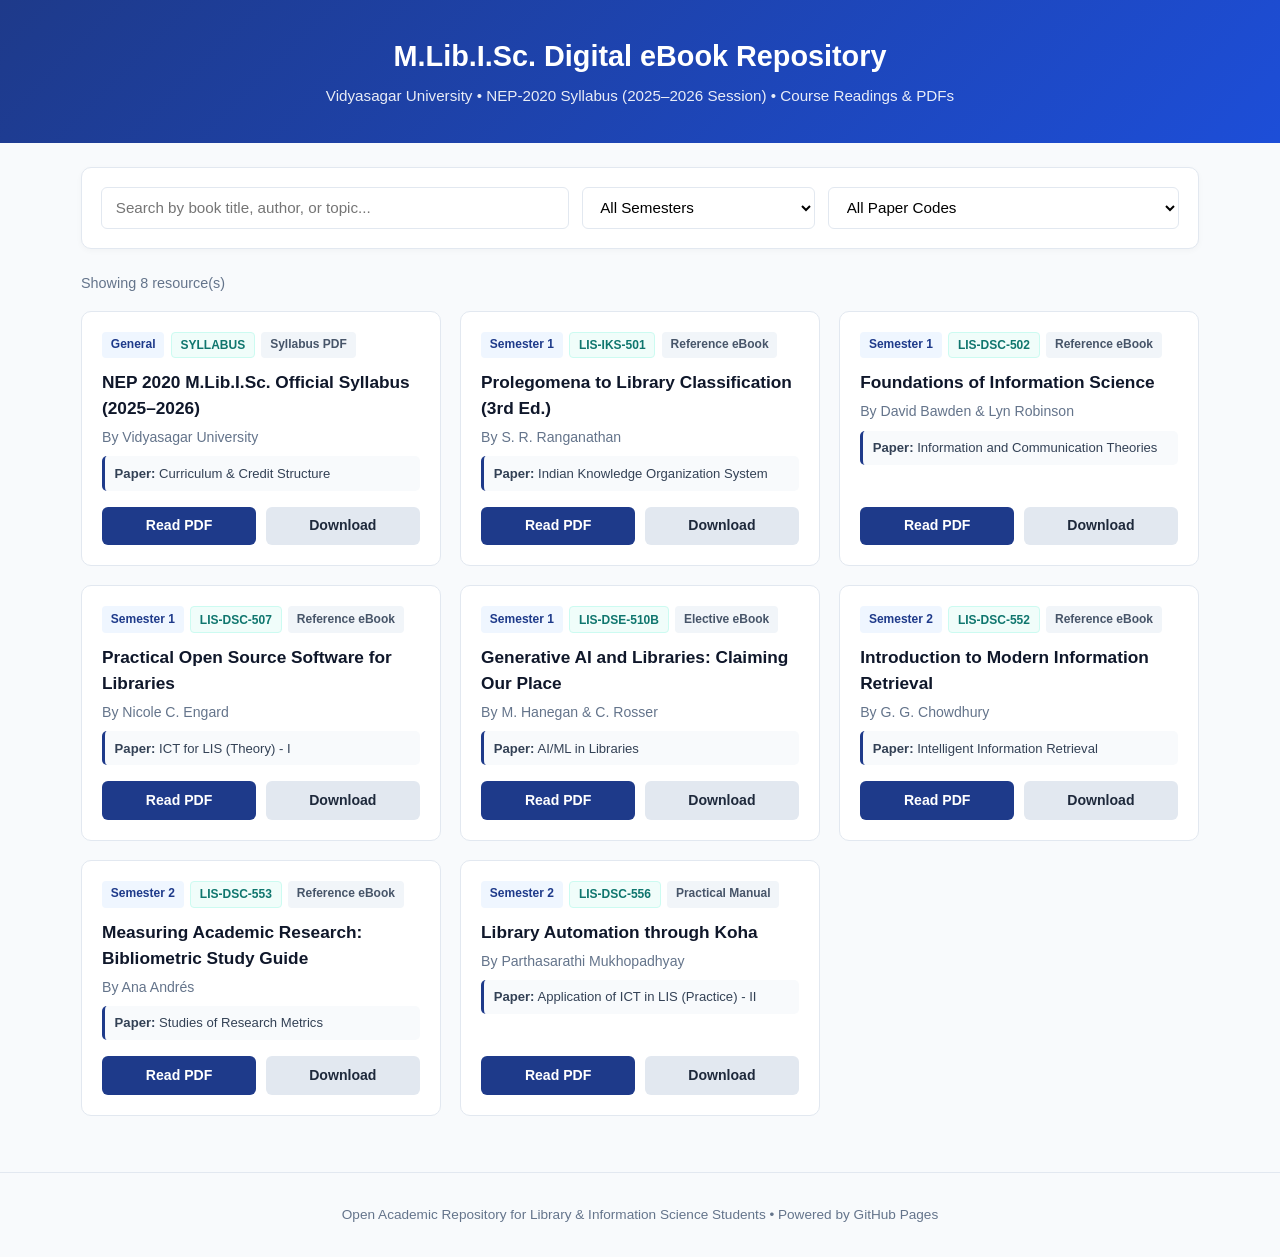
==== index.html @ 64b8e7d6 "Rename index1.html to index.html" ====
<!DOCTYPE html>
<html lang="en">
<head>
  <meta charset="UTF-8" />
  <meta name="viewport" content="width=device-width, initial-scale=1.0" />
  <title>M.Lib.I.Sc. Digital eBook Repository | Vidyasagar University (NEP 2020)</title>
  <style>
    :root {
      --primary: #1e3a8a;
      --primary-light: #eff6ff;
      --accent: #0f766e;
      --bg: #f8fafc;
      --card: #ffffff;
      --text: #1e293b;
      --muted: #64748b;
      --border: #e2e8f0;
    }
    * { box-sizing: border-box; margin: 0; padding: 0; }
    body {
      font-family: -apple-system, BlinkMacSystemFont, "Segoe UI", Roboto, sans-serif;
      background: var(--bg);
      color: var(--text);
      line-height: 1.5;
    }
    header {
      background: linear-gradient(135deg, #1e3a8a, #1d4ed8);
      color: white;
      padding: 2.2rem 1rem;
      text-align: center;
    }
    header h1 { font-size: 1.8rem; margin-bottom: 0.4rem; }
    header p { opacity: 0.9; font-size: 0.95rem; }

    .container { max-width: 1150px; margin: 0 auto; padding: 1.5rem 1rem; }

    /* Filters */
    .controls {
      background: var(--card);
      padding: 1.2rem;
      border-radius: 10px;
      border: 1px solid var(--border);
      display: grid;
      grid-template-columns: 2fr 1fr 1.5fr;
      gap: 0.8rem;
      margin-bottom: 1.5rem;
      box-shadow: 0 2px 6px rgba(0,0,0,0.03);
    }
    @media (max-width: 768px) {
      .controls { grid-template-columns: 1fr; }
    }
    input, select {
      width: 100%;
      padding: 0.65rem 0.85rem;
      border: 1px solid var(--border);
      border-radius: 6px;
      font-size: 0.95rem;
      background: white;
    }
    input:focus, select:focus { outline: 2px solid var(--primary); border-color: transparent; }

    .stats {
      margin-bottom: 1rem;
      font-size: 0.9rem;
      color: var(--muted);
      font-weight: 500;
    }

    /* Book Grid */
    .grid {
      display: grid;
      grid-template-columns: repeat(auto-fill, minmax(300px, 1fr));
      gap: 1.2rem;
    }
    .card {
      background: var(--card);
      border: 1px solid var(--border);
      border-radius: 10px;
      padding: 1.25rem;
      display: flex;
      flex-direction: column;
      justify-content: space-between;
      transition: transform 0.15s ease, box-shadow 0.15s ease;
    }
    .card:hover {
      transform: translateY(-2px);
      box-shadow: 0 8px 20px rgba(0,0,0,0.06);
    }
    .badges { display: flex; gap: 0.4rem; flex-wrap: wrap; margin-bottom: 0.75rem; }
    .badge {
      font-size: 0.75rem;
      font-weight: 600;
      padding: 0.2rem 0.55rem;
      border-radius: 4px;
    }
    .badge-sem { background: var(--primary-light); color: var(--primary); }
    .badge-code { background: #f0fdfa; color: var(--accent); border: 1px solid #ccfbf1; }
    .badge-type { background: #f1f5f9; color: #475569; }

    .card h3 { font-size: 1.08rem; margin-bottom: 0.35rem; color: #0f172a; }
    .author { font-size: 0.88rem; color: var(--muted); margin-bottom: 0.5rem; }
    .paper-name {
      font-size: 0.82rem;
      color: #334155;
      background: #f8fafc;
      padding: 0.45rem 0.6rem;
      border-radius: 5px;
      margin-bottom: 1rem;
      border-left: 3px solid var(--primary);
    }

    .actions { display: flex; gap: 0.6rem; margin-top: auto; }
    .btn {
      flex: 1;
      text-align: center;
      text-decoration: none;
      padding: 0.55rem 0.75rem;
      border-radius: 6px;
      font-size: 0.88rem;
      font-weight: 600;
      transition: opacity 0.15s;
    }
    .btn:hover { opacity: 0.9; }
    .btn-read { background: var(--primary); color: white; }
    .btn-download { background: #e2e8f0; color: #1e293b; }

    footer {
      text-align: center;
      padding: 2rem 1rem;
      color: var(--muted);
      font-size: 0.85rem;
      margin-top: 2rem;
      border-top: 1px solid var(--border);
    }
  </style>
</head>
<body>

<header>
  <h1>M.Lib.I.Sc. Digital eBook Repository</h1>
  <p>Vidyasagar University • NEP-2020 Syllabus (2025–2026 Session) • Course Readings & PDFs</p>
</header>

<div class="container">
  <div class="controls">
    <input type="text" id="searchInput" placeholder="Search by book title, author, or topic..." />

    <select id="semFilter">
      <option value="ALL">All Semesters</option>
      <option value="General">General / Syllabus</option>
      <option value="Semester 1">First Semester (501–511)</option>
      <option value="Semester 2">Second Semester (551–560)</option>
    </select>

    <select id="paperFilter">
      <option value="ALL">All Paper Codes</option>
      <option value="SYLLABUS">SYLLABUS - Curriculum Document</option>
      <optgroup label="First Semester">
        <option value="LIS-IKS-501">LIS-IKS-501: Indian Knowledge Organization System</option>
        <option value="LIS-DSC-502">LIS-DSC-502: Information & Communication Theories</option>
        <option value="LIS-DSC-503">LIS-DSC-503: Knowledge Organization (Theory)</option>
        <option value="LIS-DSC-504">LIS-DSC-504: Information Sources, Products & Services</option>
        <option value="LIS-DSC-505">LIS-DSC-505: Information Representation & Retrieval</option>
        <option value="LIS-DSC-506">LIS-DSC-506: Management of Information Systems</option>
        <option value="LIS-DSC-507">LIS-DSC-507: ICT for LIS (Theory) - I</option>
        <option value="LIS-DSC-508">LIS-DSC-508: Application of ICT in LIS (Practice) - I</option>
        <option value="LIS-DSC-509">LIS-DSC-509: Research Methodology</option>
        <option value="LIS-DSE-510A">LIS-DSE-510A: Library Service Platform</option>
        <option value="LIS-DSE-510B">LIS-DSE-510B: AI/ML in Libraries</option>
        <option value="LIS-DSE-511A">LIS-DSE-511A: Health Information System</option>
        <option value="LIS-DSE-511B">LIS-DSE-511B: Legal Information System</option>
      </optgroup>
      <optgroup label="Second Semester">
        <option value="LIS-DSC-551">LIS-DSC-551: Information Policy & Knowledge Economy</option>
        <option value="LIS-DSC-552">LIS-DSC-552: Intelligent Information Retrieval</option>
        <option value="LIS-DSC-553">LIS-DSC-553: Studies of Research Metrics</option>
        <option value="LIS-DSC-554">LIS-DSC-554: Quantitative Techniques in Research</option>
        <option value="LIS-DSC-555">LIS-DSC-555: ICT for LIS (Theory) - II</option>
        <option value="LIS-DSC-556">LIS-DSC-556: Application of ICT in LIS (Practice) - II</option>
        <option value="LIS-SEC-557A">LIS-SEC-557A: Digital Resource Management</option>
        <option value="LIS-SEC-557B">LIS-SEC-557B: Virtual Learning Management System</option>
        <option value="LIS-SEC-558A">LIS-SEC-558A: Data Carpentry</option>
        <option value="LIS-SEC-558B">LIS-SEC-558B: Designing Community Information System</option>
        <option value="LIS-OJT-559">LIS-OJT-559: Internship Project</option>
        <option value="LIS-GRP-560">LIS-GRP-560: Guided Research Project</option>
      </optgroup>
    </select>
  </div>

  <div class="stats" id="statsText">Loading repository...</div>
  <div class="grid" id="bookGrid"></div>
</div>

<footer>
  Open Academic Repository for Library & Information Science Students • Powered by GitHub Pages
</footer>

<script>
  let allBooks = [];

  async function loadBooks() {
    try {
      const response = await fetch('books.json');
      allBooks = await response.json();
      renderBooks(allBooks);
    } catch (error) {
      document.getElementById('statsText').textContent =
        'Error loading books.json. Make sure books.json is in the same folder and served via GitHub Pages or a local server.';
    }
  }

  function renderBooks(books) {
    const grid = document.getElementById('bookGrid');
    const stats = document.getElementById('statsText');
    stats.textContent = `Showing ${books.length} resource(s)`;

    if (books.length === 0) {
      grid.innerHTML = '<p>No matching eBooks or study materials found.</p>';
      return;
    }

    grid.innerHTML = books.map(book => `
      <div class="card">
        <div>
          <div class="badges">
            <span class="badge badge-sem">${book.semester}</span>
            <span class="badge badge-code">${book.paperCode}</span>
            <span class="badge badge-type">${book.type}</span>
          </div>
          <h3>${book.title}</h3>
          <div class="author">By ${book.author}</div>
          <div class="paper-name"><strong>Paper:</strong> ${book.paperTitle}</div>
        </div>
        <div class="actions">
          <a href="${book.fileUrl}" target="_blank" rel="noopener" class="btn btn-read">Read PDF</a>
          <a href="${book.fileUrl}" download class="btn btn-download">Download</a>
        </div>
      </div>
    `).join('');
  }

  function filterBooks() {
    const query = document.getElementById('searchInput').value.toLowerCase();
    const sem = document.getElementById('semFilter').value;
    const paper = document.getElementById('paperFilter').value;

    const filtered = allBooks.filter(book => {
      const matchesSearch =
        book.title.toLowerCase().includes(query) ||
        book.author.toLowerCase().includes(query) ||
        book.paperCode.toLowerCase().includes(query) ||
        book.paperTitle.toLowerCase().includes(query);

      const matchesSem = sem === 'ALL' || book.semester === sem;
      const matchesPaper = paper === 'ALL' || book.paperCode === paper;

      return matchesSearch && matchesSem && matchesPaper;
    });

    renderBooks(filtered);
  }

  document.getElementById('searchInput').addEventListener('input', filterBooks);
  document.getElementById('semFilter').addEventListener('change', filterBooks);
  document.getElementById('paperFilter').addEventListener('change', filterBooks);

  loadBooks();
</script>

</body>
</html>
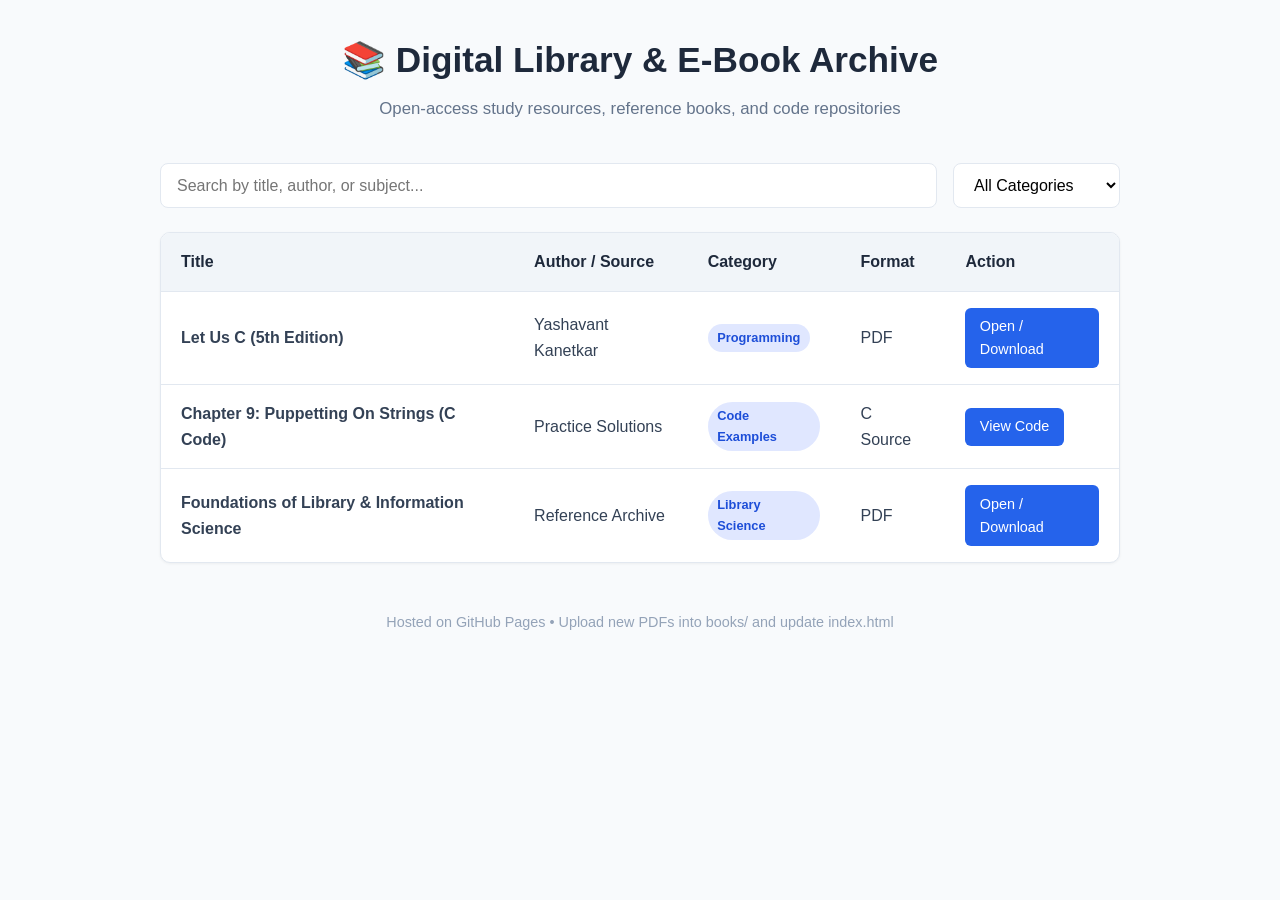
==== commit 13c055d0: "Add files via upload" ====
--- a/index.html
+++ b/index.html
@@ -1,270 +1,116 @@
 <!DOCTYPE html>
 <html lang="en">
 <head>
-  <meta charset="UTF-8" />
-  <meta name="viewport" content="width=device-width, initial-scale=1.0" />
-  <title>M.Lib.I.Sc. Digital eBook Repository | Vidyasagar University (NEP 2020)</title>
-  <style>
-    :root {
-      --primary: #1e3a8a;
-      --primary-light: #eff6ff;
-      --accent: #0f766e;
-      --bg: #f8fafc;
-      --card: #ffffff;
-      --text: #1e293b;
-      --muted: #64748b;
-      --border: #e2e8f0;
-    }
-    * { box-sizing: border-box; margin: 0; padding: 0; }
-    body {
-      font-family: -apple-system, BlinkMacSystemFont, "Segoe UI", Roboto, sans-serif;
-      background: var(--bg);
-      color: var(--text);
-      line-height: 1.5;
-    }
-    header {
-      background: linear-gradient(135deg, #1e3a8a, #1d4ed8);
-      color: white;
-      padding: 2.2rem 1rem;
-      text-align: center;
-    }
-    header h1 { font-size: 1.8rem; margin-bottom: 0.4rem; }
-    header p { opacity: 0.9; font-size: 0.95rem; }
-
-    .container { max-width: 1150px; margin: 0 auto; padding: 1.5rem 1rem; }
-
-    /* Filters */
-    .controls {
-      background: var(--card);
-      padding: 1.2rem;
-      border-radius: 10px;
-      border: 1px solid var(--border);
-      display: grid;
-      grid-template-columns: 2fr 1fr 1.5fr;
-      gap: 0.8rem;
-      margin-bottom: 1.5rem;
-      box-shadow: 0 2px 6px rgba(0,0,0,0.03);
-    }
-    @media (max-width: 768px) {
-      .controls { grid-template-columns: 1fr; }
-    }
-    input, select {
-      width: 100%;
-      padding: 0.65rem 0.85rem;
-      border: 1px solid var(--border);
-      border-radius: 6px;
-      font-size: 0.95rem;
-      background: white;
-    }
-    input:focus, select:focus { outline: 2px solid var(--primary); border-color: transparent; }
-
-    .stats {
-      margin-bottom: 1rem;
-      font-size: 0.9rem;
-      color: var(--muted);
-      font-weight: 500;
-    }
-
-    /* Book Grid */
-    .grid {
-      display: grid;
-      grid-template-columns: repeat(auto-fill, minmax(300px, 1fr));
-      gap: 1.2rem;
-    }
-    .card {
-      background: var(--card);
-      border: 1px solid var(--border);
-      border-radius: 10px;
-      padding: 1.25rem;
-      display: flex;
-      flex-direction: column;
-      justify-content: space-between;
-      transition: transform 0.15s ease, box-shadow 0.15s ease;
-    }
-    .card:hover {
-      transform: translateY(-2px);
-      box-shadow: 0 8px 20px rgba(0,0,0,0.06);
-    }
-    .badges { display: flex; gap: 0.4rem; flex-wrap: wrap; margin-bottom: 0.75rem; }
-    .badge {
-      font-size: 0.75rem;
-      font-weight: 600;
-      padding: 0.2rem 0.55rem;
-      border-radius: 4px;
-    }
-    .badge-sem { background: var(--primary-light); color: var(--primary); }
-    .badge-code { background: #f0fdfa; color: var(--accent); border: 1px solid #ccfbf1; }
-    .badge-type { background: #f1f5f9; color: #475569; }
-
-    .card h3 { font-size: 1.08rem; margin-bottom: 0.35rem; color: #0f172a; }
-    .author { font-size: 0.88rem; color: var(--muted); margin-bottom: 0.5rem; }
-    .paper-name {
-      font-size: 0.82rem;
-      color: #334155;
-      background: #f8fafc;
-      padding: 0.45rem 0.6rem;
-      border-radius: 5px;
-      margin-bottom: 1rem;
-      border-left: 3px solid var(--primary);
-    }
-
-    .actions { display: flex; gap: 0.6rem; margin-top: auto; }
-    .btn {
-      flex: 1;
-      text-align: center;
-      text-decoration: none;
-      padding: 0.55rem 0.75rem;
-      border-radius: 6px;
-      font-size: 0.88rem;
-      font-weight: 600;
-      transition: opacity 0.15s;
-    }
-    .btn:hover { opacity: 0.9; }
-    .btn-read { background: var(--primary); color: white; }
-    .btn-download { background: #e2e8f0; color: #1e293b; }
-
-    footer {
-      text-align: center;
-      padding: 2rem 1rem;
-      color: var(--muted);
-      font-size: 0.85rem;
-      margin-top: 2rem;
-      border-top: 1px solid var(--border);
-    }
-  </style>
+    <meta charset="UTF-8">
+    <meta name="viewport" content="width=device-width, initial-scale=1.0">
+    <title>Digital Library & E-Book Archive</title>
+    <style>
+        :root {
+            --primary: #1e293b;
+            --accent: #2563eb;
+            --bg: #f8fafc;
+            --card: #ffffff;
+            --border: #e2e8f0;
+            --text: #334155;
+        }
+        * { box-sizing: border-box; margin: 0; padding: 0; font-family: -apple-system, BlinkMacSystemFont, "Segoe UI", Roboto, sans-serif; }
+        body { background-color: var(--bg); color: var(--text); line-height: 1.6; padding: 2rem 1rem; }
+        .container { max-width: 960px; margin: 0 auto; }
+        header { text-align: center; margin-bottom: 2.5rem; }
+        header h1 { color: var(--primary); font-size: 2.2rem; margin-bottom: 0.5rem; }
+        header p { color: #64748b; font-size: 1.05rem; }
+        .controls { display: flex; gap: 1rem; margin-bottom: 1.5rem; flex-wrap: wrap; }
+        input[type="text"], select {
+            padding: 0.75rem 1rem; border: 1px solid var(--border); border-radius: 8px;
+            font-size: 1rem; background: var(--card); outline: none;
+        }
+        input[type="text"] { flex: 1; min-width: 240px; }
+        input[type="text"]:focus, select:focus { border-color: var(--accent); }
+        .table-wrap { background: var(--card); border-radius: 10px; border: 1px solid var(--border); overflow-x: auto; box-shadow: 0 1px 3px rgba(0,0,0,0.05); }
+        table { width: 100%; border-collapse: collapse; text-align: left; }
+        th, td { padding: 1rem 1.25rem; border-bottom: 1px solid var(--border); }
+        th { background-color: #f1f5f9; color: var(--primary); font-weight: 600; }
+        tr:last-child td { border-bottom: none; }
+        tr:hover { background-color: #f8fafc; }
+        .badge { display: inline-block; padding: 0.25rem 0.6rem; font-size: 0.8rem; font-weight: 600; border-radius: 999px; background: #e0e7ff; color: #1d4ed8; }
+        .btn { display: inline-block; padding: 0.45rem 0.9rem; background: var(--accent); color: #fff; text-decoration: none; border-radius: 6px; font-size: 0.9rem; font-weight: 500; transition: background 0.2s; }
+        .btn:hover { background: #1d4ed8; }
+        footer { text-align: center; margin-top: 3rem; color: #94a3b8; font-size: 0.9rem; }
+    </style>
 </head>
 <body>
+    <div class="container">
+        <header>
+            <h1>📚 Digital Library & E-Book Archive</h1>
+            <p>Open-access study resources, reference books, and code repositories</p>
+        </header>
 
-<header>
-  <h1>M.Lib.I.Sc. Digital eBook Repository</h1>
-  <p>Vidyasagar University • NEP-2020 Syllabus (2025–2026 Session) • Course Readings & PDFs</p>
-</header>
+        <div class="controls">
+            <input type="text" id="searchInput" placeholder="Search by title, author, or subject..." onkeyup="filterBooks()">
+            <select id="categoryFilter" onchange="filterBooks()">
+                <option value="all">All Categories</option>
+                <option value="Programming">Programming</option>
+                <option value="Library Science">Library Science</option>
+                <option value="Code Examples">Code Examples</option>
+            </select>
+        </div>
 
-<div class="container">
-  <div class="controls">
-    <input type="text" id="searchInput" placeholder="Search by book title, author, or topic..." />
+        <div class="table-wrap">
+            <table id="bookTable">
+                <thead>
+                    <tr>
+                        <th>Title</th>
+                        <th>Author / Source</th>
+                        <th>Category</th>
+                        <th>Format</th>
+                        <th>Action</th>
+                    </tr>
+                </thead>
+                <tbody>
+                    <tr data-category="Programming">
+                        <td><strong>Let Us C (5th Edition)</strong></td>
+                        <td>Yashavant Kanetkar</td>
+                        <td><span class="badge">Programming</span></td>
+                        <td>PDF</td>
+                        <td><a class="btn" href="books/programming/let-us-c.pdf" target="_blank">Open / Download</a></td>
+                    </tr>
+                    <tr data-category="Code Examples">
+                        <td><strong>Chapter 9: Puppetting On Strings (C Code)</strong></td>
+                        <td>Practice Solutions</td>
+                        <td><span class="badge">Code Examples</span></td>
+                        <td>C Source</td>
+                        <td><a class="btn" href="code-examples/chapter-09-strings/03_custom_string_functions.c" target="_blank">View Code</a></td>
+                    </tr>
+                    <tr data-category="Library Science">
+                        <td><strong>Foundations of Library & Information Science</strong></td>
+                        <td>Reference Archive</td>
+                        <td><span class="badge">Library Science</span></td>
+                        <td>PDF</td>
+                        <td><a class="btn" href="books/library-science/sample-book.pdf" target="_blank">Open / Download</a></td>
+                    </tr>
+                </tbody>
+            </table>
+        </div>
 
-    <select id="semFilter">
-      <option value="ALL">All Semesters</option>
-      <option value="General">General / Syllabus</option>
-      <option value="Semester 1">First Semester (501–511)</option>
-      <option value="Semester 2">Second Semester (551–560)</option>
-    </select>
+        <footer>
+            <p>Hosted on GitHub Pages • Upload new PDFs into <code>books/</code> and update <code>index.html</code></p>
+        </footer>
+    </div>
 
-    <select id="paperFilter">
-      <option value="ALL">All Paper Codes</option>
-      <option value="SYLLABUS">SYLLABUS - Curriculum Document</option>
-      <optgroup label="First Semester">
-        <option value="LIS-IKS-501">LIS-IKS-501: Indian Knowledge Organization System</option>
-        <option value="LIS-DSC-502">LIS-DSC-502: Information & Communication Theories</option>
-        <option value="LIS-DSC-503">LIS-DSC-503: Knowledge Organization (Theory)</option>
-        <option value="LIS-DSC-504">LIS-DSC-504: Information Sources, Products & Services</option>
-        <option value="LIS-DSC-505">LIS-DSC-505: Information Representation & Retrieval</option>
-        <option value="LIS-DSC-506">LIS-DSC-506: Management of Information Systems</option>
-        <option value="LIS-DSC-507">LIS-DSC-507: ICT for LIS (Theory) - I</option>
-        <option value="LIS-DSC-508">LIS-DSC-508: Application of ICT in LIS (Practice) - I</option>
-        <option value="LIS-DSC-509">LIS-DSC-509: Research Methodology</option>
-        <option value="LIS-DSE-510A">LIS-DSE-510A: Library Service Platform</option>
-        <option value="LIS-DSE-510B">LIS-DSE-510B: AI/ML in Libraries</option>
-        <option value="LIS-DSE-511A">LIS-DSE-511A: Health Information System</option>
-        <option value="LIS-DSE-511B">LIS-DSE-511B: Legal Information System</option>
-      </optgroup>
-      <optgroup label="Second Semester">
-        <option value="LIS-DSC-551">LIS-DSC-551: Information Policy & Knowledge Economy</option>
-        <option value="LIS-DSC-552">LIS-DSC-552: Intelligent Information Retrieval</option>
-        <option value="LIS-DSC-553">LIS-DSC-553: Studies of Research Metrics</option>
-        <option value="LIS-DSC-554">LIS-DSC-554: Quantitative Techniques in Research</option>
-        <option value="LIS-DSC-555">LIS-DSC-555: ICT for LIS (Theory) - II</option>
-        <option value="LIS-DSC-556">LIS-DSC-556: Application of ICT in LIS (Practice) - II</option>
-        <option value="LIS-SEC-557A">LIS-SEC-557A: Digital Resource Management</option>
-        <option value="LIS-SEC-557B">LIS-SEC-557B: Virtual Learning Management System</option>
-        <option value="LIS-SEC-558A">LIS-SEC-558A: Data Carpentry</option>
-        <option value="LIS-SEC-558B">LIS-SEC-558B: Designing Community Information System</option>
-        <option value="LIS-OJT-559">LIS-OJT-559: Internship Project</option>
-        <option value="LIS-GRP-560">LIS-GRP-560: Guided Research Project</option>
-      </optgroup>
-    </select>
-  </div>
+    <script>
+        function filterBooks() {
+            const query = document.getElementById("searchInput").value.toLowerCase();
+            const category = document.getElementById("categoryFilter").value;
+            const rows = document.querySelectorAll("#bookTable tbody tr");
 
-  <div class="stats" id="statsText">Loading repository...</div>
-  <div class="grid" id="bookGrid"></div>
-</div>
-
-<footer>
-  Open Academic Repository for Library & Information Science Students • Powered by GitHub Pages
-</footer>
-
-<script>
-  let allBooks = [];
-
-  async function loadBooks() {
-    try {
-      const response = await fetch('books.json');
-      allBooks = await response.json();
-      renderBooks(allBooks);
-    } catch (error) {
-      document.getElementById('statsText').textContent =
-        'Error loading books.json. Make sure books.json is in the same folder and served via GitHub Pages or a local server.';
-    }
-  }
-
-  function renderBooks(books) {
-    const grid = document.getElementById('bookGrid');
-    const stats = document.getElementById('statsText');
-    stats.textContent = `Showing ${books.length} resource(s)`;
-
-    if (books.length === 0) {
-      grid.innerHTML = '<p>No matching eBooks or study materials found.</p>';
-      return;
-    }
-
-    grid.innerHTML = books.map(book => `
-      <div class="card">
-        <div>
-          <div class="badges">
-            <span class="badge badge-sem">${book.semester}</span>
-            <span class="badge badge-code">${book.paperCode}</span>
-            <span class="badge badge-type">${book.type}</span>
-          </div>
-          <h3>${book.title}</h3>
-          <div class="author">By ${book.author}</div>
-          <div class="paper-name"><strong>Paper:</strong> ${book.paperTitle}</div>
-        </div>
-        <div class="actions">
-          <a href="${book.fileUrl}" target="_blank" rel="noopener" class="btn btn-read">Read PDF</a>
-          <a href="${book.fileUrl}" download class="btn btn-download">Download</a>
-        </div>
-      </div>
-    `).join('');
-  }
-
-  function filterBooks() {
-    const query = document.getElementById('searchInput').value.toLowerCase();
-    const sem = document.getElementById('semFilter').value;
-    const paper = document.getElementById('paperFilter').value;
-
-    const filtered = allBooks.filter(book => {
-      const matchesSearch =
-        book.title.toLowerCase().includes(query) ||
-        book.author.toLowerCase().includes(query) ||
-        book.paperCode.toLowerCase().includes(query) ||
-        book.paperTitle.toLowerCase().includes(query);
-
-      const matchesSem = sem === 'ALL' || book.semester === sem;
-      const matchesPaper = paper === 'ALL' || book.paperCode === paper;
-
-      return matchesSearch && matchesSem && matchesPaper;
-    });
-
-    renderBooks(filtered);
-  }
-
-  document.getElementById('searchInput').addEventListener('input', filterBooks);
-  document.getElementById('semFilter').addEventListener('change', filterBooks);
-  document.getElementById('paperFilter').addEventListener('change', filterBooks);
-
-  loadBooks();
-</script>
-
+            rows.forEach(row => {
+                const text = row.innerText.toLowerCase();
+                const rowCat = row.getAttribute("data-category");
+                const matchesText = text.includes(query);
+                const matchesCat = (category === "all" || rowCat === category);
+                row.style.display = (matchesText && matchesCat) ? "" : "none";
+            });
+        }
+    </script>
 </body>
 </html>
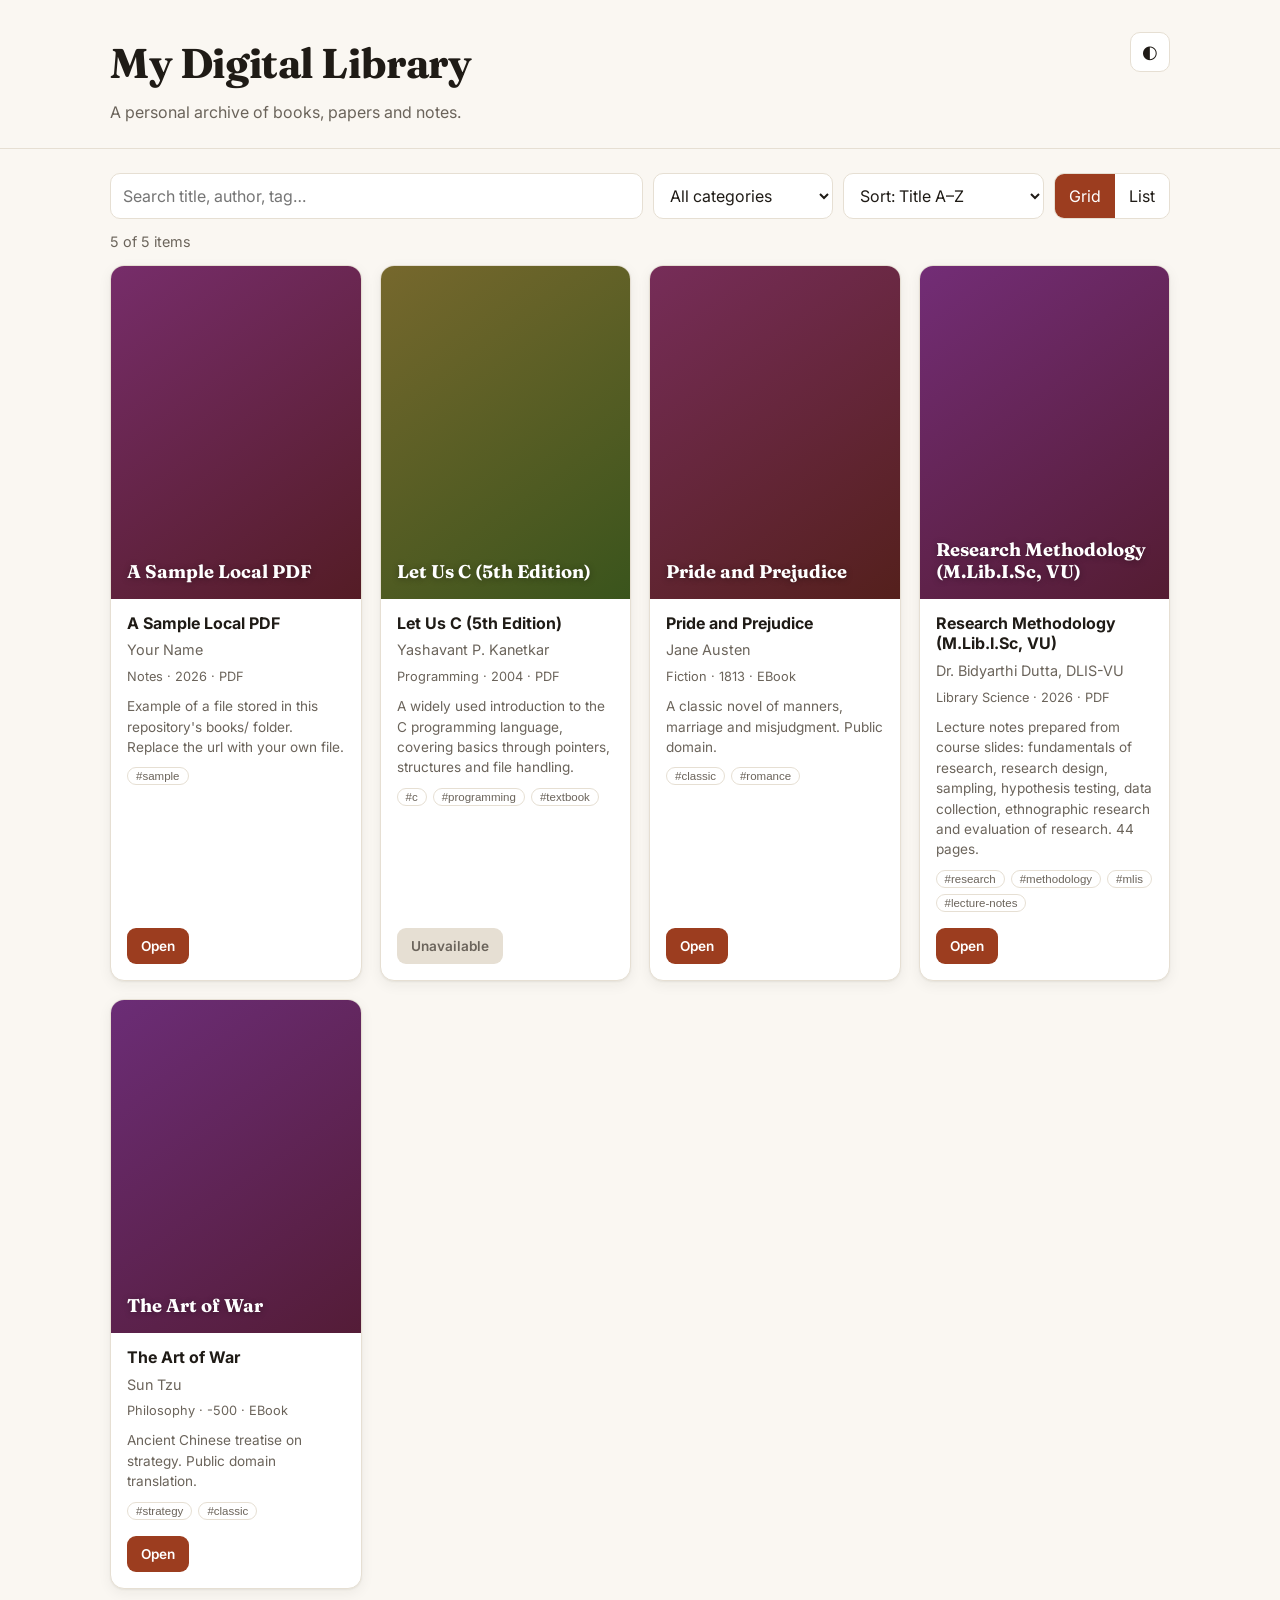
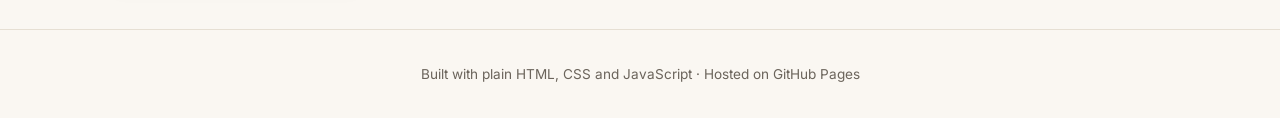
==== commit c6a3f4af: "Add files via upload" ====
--- a/index.html
+++ b/index.html
@@ -1,116 +1,54 @@
 <!DOCTYPE html>
 <html lang="en">
 <head>
-    <meta charset="UTF-8">
-    <meta name="viewport" content="width=device-width, initial-scale=1.0">
-    <title>Digital Library & E-Book Archive</title>
-    <style>
-        :root {
-            --primary: #1e293b;
-            --accent: #2563eb;
-            --bg: #f8fafc;
-            --card: #ffffff;
-            --border: #e2e8f0;
-            --text: #334155;
-        }
-        * { box-sizing: border-box; margin: 0; padding: 0; font-family: -apple-system, BlinkMacSystemFont, "Segoe UI", Roboto, sans-serif; }
-        body { background-color: var(--bg); color: var(--text); line-height: 1.6; padding: 2rem 1rem; }
-        .container { max-width: 960px; margin: 0 auto; }
-        header { text-align: center; margin-bottom: 2.5rem; }
-        header h1 { color: var(--primary); font-size: 2.2rem; margin-bottom: 0.5rem; }
-        header p { color: #64748b; font-size: 1.05rem; }
-        .controls { display: flex; gap: 1rem; margin-bottom: 1.5rem; flex-wrap: wrap; }
-        input[type="text"], select {
-            padding: 0.75rem 1rem; border: 1px solid var(--border); border-radius: 8px;
-            font-size: 1rem; background: var(--card); outline: none;
-        }
-        input[type="text"] { flex: 1; min-width: 240px; }
-        input[type="text"]:focus, select:focus { border-color: var(--accent); }
-        .table-wrap { background: var(--card); border-radius: 10px; border: 1px solid var(--border); overflow-x: auto; box-shadow: 0 1px 3px rgba(0,0,0,0.05); }
-        table { width: 100%; border-collapse: collapse; text-align: left; }
-        th, td { padding: 1rem 1.25rem; border-bottom: 1px solid var(--border); }
-        th { background-color: #f1f5f9; color: var(--primary); font-weight: 600; }
-        tr:last-child td { border-bottom: none; }
-        tr:hover { background-color: #f8fafc; }
-        .badge { display: inline-block; padding: 0.25rem 0.6rem; font-size: 0.8rem; font-weight: 600; border-radius: 999px; background: #e0e7ff; color: #1d4ed8; }
-        .btn { display: inline-block; padding: 0.45rem 0.9rem; background: var(--accent); color: #fff; text-decoration: none; border-radius: 6px; font-size: 0.9rem; font-weight: 500; transition: background 0.2s; }
-        .btn:hover { background: #1d4ed8; }
-        footer { text-align: center; margin-top: 3rem; color: #94a3b8; font-size: 0.9rem; }
-    </style>
+  <meta charset="UTF-8">
+  <meta name="viewport" content="width=device-width, initial-scale=1">
+  <title>My Digital Library</title>
+  <meta name="description" content="A personal digital library and archive of books, papers and notes.">
+  <link rel="preconnect" href="https://fonts.googleapis.com">
+  <link rel="preconnect" href="https://fonts.gstatic.com" crossorigin>
+  <link href="https://fonts.googleapis.com/css2?family=Fraunces:opsz,wght@9..144,500;9..144,700&family=Inter:wght@400;500;600&display=swap" rel="stylesheet">
+  <link rel="stylesheet" href="style.css">
 </head>
 <body>
-    <div class="container">
-        <header>
-            <h1>📚 Digital Library & E-Book Archive</h1>
-            <p>Open-access study resources, reference books, and code repositories</p>
-        </header>
+  <header class="site-header">
+    <div class="wrap header-inner">
+      <div>
+        <h1>My Digital Library</h1>
+        <p class="tagline">A personal archive of books, papers and notes.</p>
+      </div>
+      <button id="themeToggle" class="icon-btn" aria-label="Toggle dark mode" title="Toggle dark mode">◐</button>
+    </div>
+  </header>
 
-        <div class="controls">
-            <input type="text" id="searchInput" placeholder="Search by title, author, or subject..." onkeyup="filterBooks()">
-            <select id="categoryFilter" onchange="filterBooks()">
-                <option value="all">All Categories</option>
-                <option value="Programming">Programming</option>
-                <option value="Library Science">Library Science</option>
-                <option value="Code Examples">Code Examples</option>
-            </select>
-        </div>
+  <main class="wrap">
+    <section class="controls" aria-label="Search and filters">
+      <input id="search" type="search" placeholder="Search title, author, tag…" autocomplete="off" aria-label="Search library">
+      <select id="category" aria-label="Filter by category"></select>
+      <select id="sort" aria-label="Sort books">
+        <option value="title">Sort: Title A–Z</option>
+        <option value="author">Sort: Author A–Z</option>
+        <option value="year-desc">Sort: Newest first</option>
+        <option value="year-asc">Sort: Oldest first</option>
+        <option value="added">Sort: Recently added</option>
+      </select>
+      <div class="view-toggle" role="group" aria-label="View">
+        <button id="viewGrid" class="active" aria-pressed="true">Grid</button>
+        <button id="viewList" aria-pressed="false">List</button>
+      </div>
+    </section>
 
-        <div class="table-wrap">
-            <table id="bookTable">
-                <thead>
-                    <tr>
-                        <th>Title</th>
-                        <th>Author / Source</th>
-                        <th>Category</th>
-                        <th>Format</th>
-                        <th>Action</th>
-                    </tr>
-                </thead>
-                <tbody>
-                    <tr data-category="Programming">
-                        <td><strong>Let Us C (5th Edition)</strong></td>
-                        <td>Yashavant Kanetkar</td>
-                        <td><span class="badge">Programming</span></td>
-                        <td>PDF</td>
-                        <td><a class="btn" href="books/programming/let-us-c.pdf" target="_blank">Open / Download</a></td>
-                    </tr>
-                    <tr data-category="Code Examples">
-                        <td><strong>Chapter 9: Puppetting On Strings (C Code)</strong></td>
-                        <td>Practice Solutions</td>
-                        <td><span class="badge">Code Examples</span></td>
-                        <td>C Source</td>
-                        <td><a class="btn" href="code-examples/chapter-09-strings/03_custom_string_functions.c" target="_blank">View Code</a></td>
-                    </tr>
-                    <tr data-category="Library Science">
-                        <td><strong>Foundations of Library & Information Science</strong></td>
-                        <td>Reference Archive</td>
-                        <td><span class="badge">Library Science</span></td>
-                        <td>PDF</td>
-                        <td><a class="btn" href="books/library-science/sample-book.pdf" target="_blank">Open / Download</a></td>
-                    </tr>
-                </tbody>
-            </table>
-        </div>
+    <p id="count" class="count" aria-live="polite"></p>
+    <section id="library" class="grid" aria-label="Books"></section>
+    <p id="empty" class="empty" hidden>No books match your search.</p>
+  </main>
 
-        <footer>
-            <p>Hosted on GitHub Pages • Upload new PDFs into <code>books/</code> and update <code>index.html</code></p>
-        </footer>
+  <footer class="site-footer">
+    <div class="wrap">
+      <p>Built with plain HTML, CSS and JavaScript · Hosted on GitHub Pages</p>
     </div>
+  </footer>
 
-    <script>
-        function filterBooks() {
-            const query = document.getElementById("searchInput").value.toLowerCase();
-            const category = document.getElementById("categoryFilter").value;
-            const rows = document.querySelectorAll("#bookTable tbody tr");
-
-            rows.forEach(row => {
-                const text = row.innerText.toLowerCase();
-                const rowCat = row.getAttribute("data-category");
-                const matchesText = text.includes(query);
-                const matchesCat = (category === "all" || rowCat === category);
-                row.style.display = (matchesText && matchesCat) ? "" : "none";
-            });
-        }
-    </script>
+  <script src="script.js"></script>
 </body>
 </html>
--- a/style.css
+++ b/style.css
@@ -0,0 +1,142 @@
+:root {
+  --bg: #faf7f2;
+  --surface: #ffffff;
+  --text: #1f1b16;
+  --muted: #6b645b;
+  --border: #e6dfd3;
+  --accent: #9c3d1f;
+  --accent-text: #ffffff;
+  --shadow: 0 1px 2px rgba(31, 27, 22, .06), 0 4px 14px rgba(31, 27, 22, .06);
+}
+:root[data-theme="dark"] {
+  --bg: #15130f;
+  --surface: #1e1b16;
+  --text: #f1ebe0;
+  --muted: #a39b8d;
+  --border: #322d25;
+  --accent: #e08a62;
+  --accent-text: #1a120c;
+  --shadow: 0 1px 2px rgba(0, 0, 0, .4), 0 4px 14px rgba(0, 0, 0, .35);
+}
+
+* { box-sizing: border-box; }
+html { -webkit-text-size-adjust: 100%; }
+body {
+  margin: 0;
+  background: var(--bg);
+  color: var(--text);
+  font-family: "Inter", system-ui, sans-serif;
+  line-height: 1.5;
+}
+.wrap { max-width: 1100px; margin: 0 auto; padding: 0 20px; }
+
+/* Header */
+.site-header { border-bottom: 1px solid var(--border); padding: 32px 0 24px; }
+.header-inner { display: flex; align-items: flex-start; justify-content: space-between; gap: 16px; }
+h1 {
+  font-family: "Fraunces", Georgia, serif;
+  font-size: clamp(1.8rem, 4vw, 2.6rem);
+  margin: 0;
+  letter-spacing: -.01em;
+}
+.tagline { margin: 6px 0 0; color: var(--muted); }
+.icon-btn {
+  background: var(--surface);
+  color: var(--text);
+  border: 1px solid var(--border);
+  border-radius: 10px;
+  width: 40px; height: 40px;
+  font-size: 1.1rem;
+  cursor: pointer;
+}
+
+/* Controls */
+.controls {
+  display: flex; flex-wrap: wrap; gap: 10px;
+  margin: 24px 0 8px;
+}
+.controls input, .controls select {
+  font: inherit;
+  color: var(--text);
+  background: var(--surface);
+  border: 1px solid var(--border);
+  border-radius: 10px;
+  padding: 10px 12px;
+}
+.controls input { flex: 1 1 240px; }
+.controls select { flex: 0 1 180px; }
+.controls input:focus, .controls select:focus, button:focus-visible, a:focus-visible {
+  outline: 2px solid var(--accent); outline-offset: 2px;
+}
+.view-toggle { display: flex; border: 1px solid var(--border); border-radius: 10px; overflow: hidden; }
+.view-toggle button {
+  font: inherit; color: var(--text); background: var(--surface);
+  border: 0; padding: 10px 14px; cursor: pointer;
+}
+.view-toggle button.active { background: var(--accent); color: var(--accent-text); }
+
+.count { color: var(--muted); font-size: .9rem; margin: 12px 0; }
+
+/* Grid */
+.grid {
+  display: grid;
+  grid-template-columns: repeat(auto-fill, minmax(210px, 1fr));
+  gap: 18px;
+  margin-bottom: 40px;
+}
+.card {
+  background: var(--surface);
+  border: 1px solid var(--border);
+  border-radius: 14px;
+  overflow: hidden;
+  box-shadow: var(--shadow);
+  display: flex; flex-direction: column;
+}
+.cover {
+  aspect-ratio: 3 / 4;
+  display: flex; align-items: flex-end;
+  padding: 16px;
+  color: #fff;
+  background-size: cover; background-position: center;
+  position: relative;
+}
+.cover .cover-title {
+  font-family: "Fraunces", Georgia, serif;
+  font-weight: 700; font-size: 1.15rem; line-height: 1.2;
+  text-shadow: 0 1px 6px rgba(0, 0, 0, .35);
+}
+.card-body { padding: 14px 16px 16px; display: flex; flex-direction: column; gap: 6px; flex: 1; }
+.card h2 { font-size: 1rem; margin: 0; line-height: 1.3; }
+.author { margin: 0; color: var(--muted); font-size: .9rem; }
+.meta { margin: 0; color: var(--muted); font-size: .8rem; }
+.desc { margin: 4px 0 0; font-size: .85rem; color: var(--muted); }
+.tags { display: flex; flex-wrap: wrap; gap: 6px; margin-top: 4px; }
+.tag {
+  font-size: .72rem; padding: 2px 8px; border-radius: 999px;
+  border: 1px solid var(--border); color: var(--muted); background: transparent;
+  cursor: pointer;
+}
+.tag:hover { border-color: var(--accent); color: var(--accent); }
+.actions { margin-top: auto; padding-top: 10px; }
+.btn {
+  display: inline-block; text-decoration: none;
+  background: var(--accent); color: var(--accent-text);
+  padding: 8px 14px; border-radius: 9px; font-size: .85rem; font-weight: 600;
+}
+.btn.disabled { background: var(--border); color: var(--muted); pointer-events: none; }
+
+/* List view */
+.grid.list { grid-template-columns: 1fr; gap: 12px; }
+.grid.list .card { flex-direction: row; }
+.grid.list .cover { width: 90px; aspect-ratio: 3 / 4; padding: 8px; flex-shrink: 0; }
+.grid.list .cover .cover-title { display: none; }
+.grid.list .card-body { padding: 14px 16px; }
+
+.empty { text-align: center; color: var(--muted); padding: 40px 0; }
+
+.site-footer { border-top: 1px solid var(--border); padding: 20px 0; color: var(--muted); font-size: .85rem; text-align: center; }
+
+@media (max-width: 520px) {
+  .controls select { flex: 1 1 140px; }
+  .grid { grid-template-columns: repeat(2, 1fr); gap: 12px; }
+}
